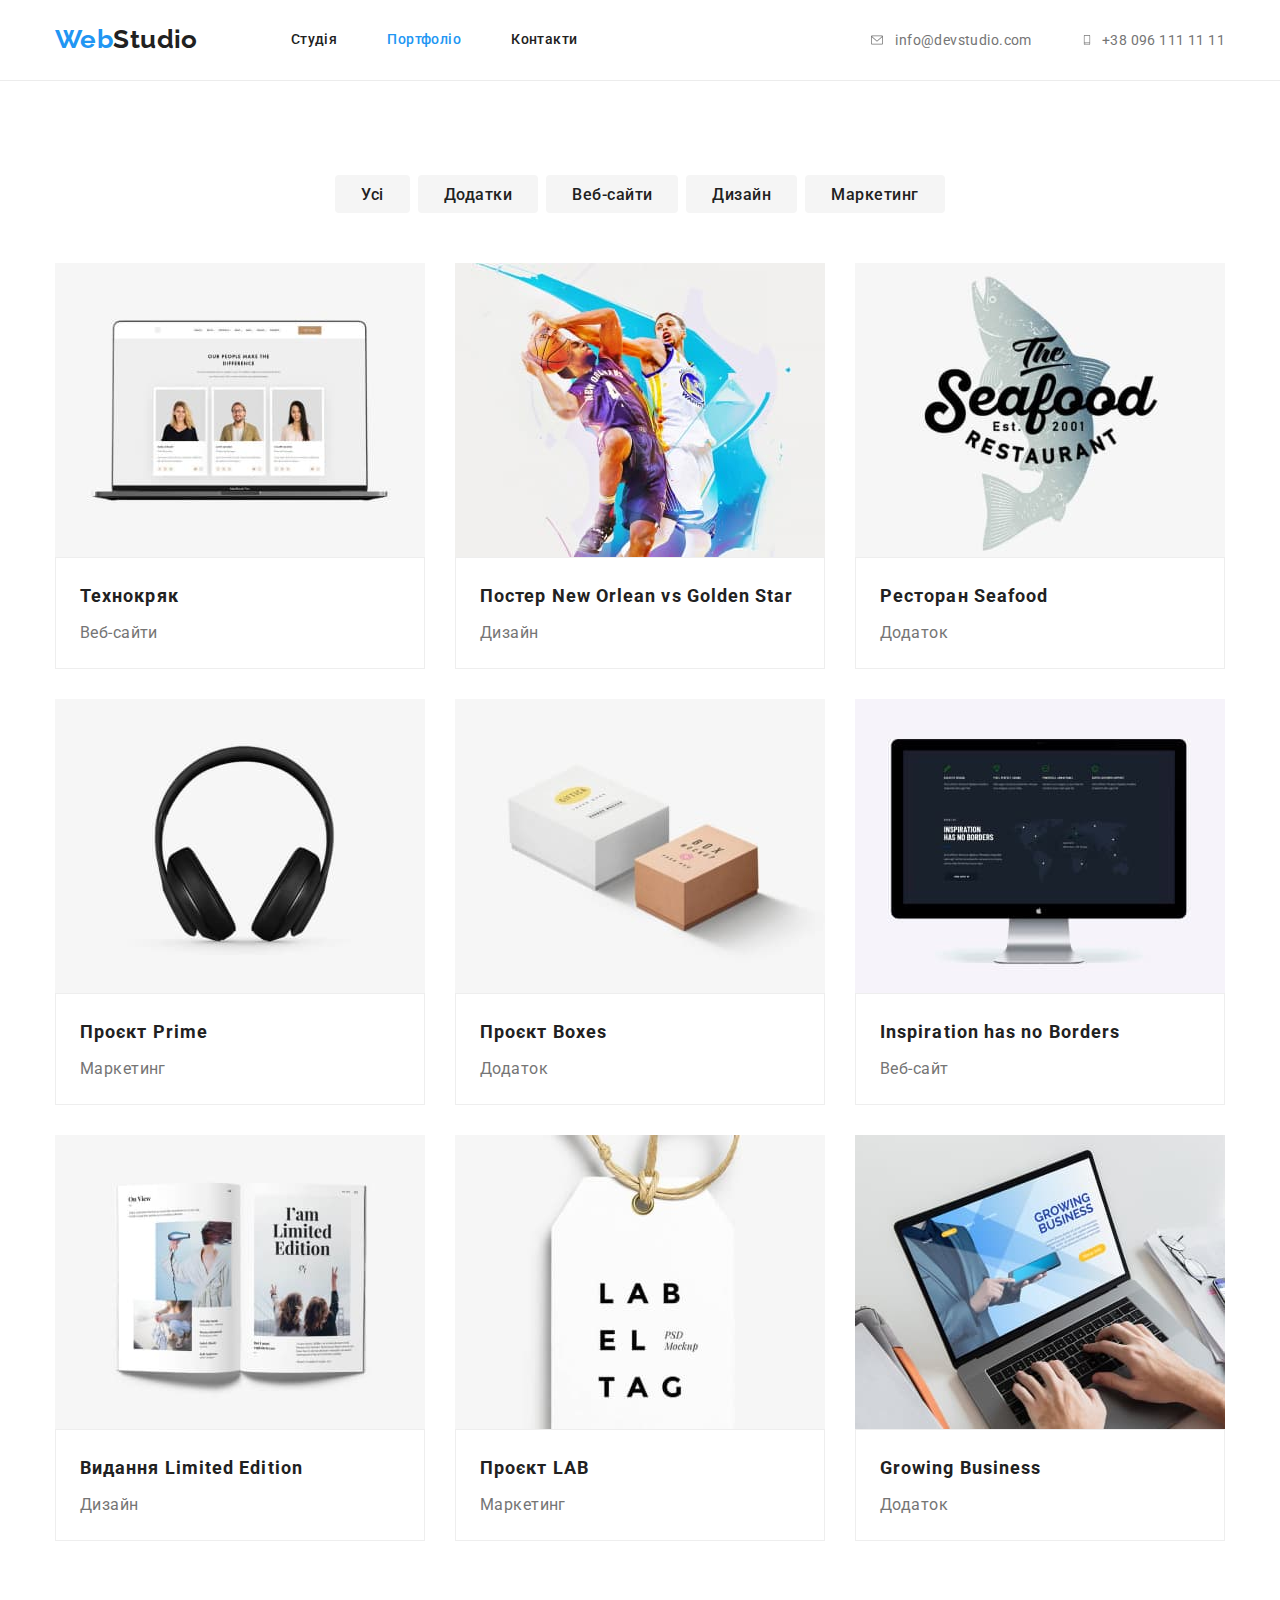
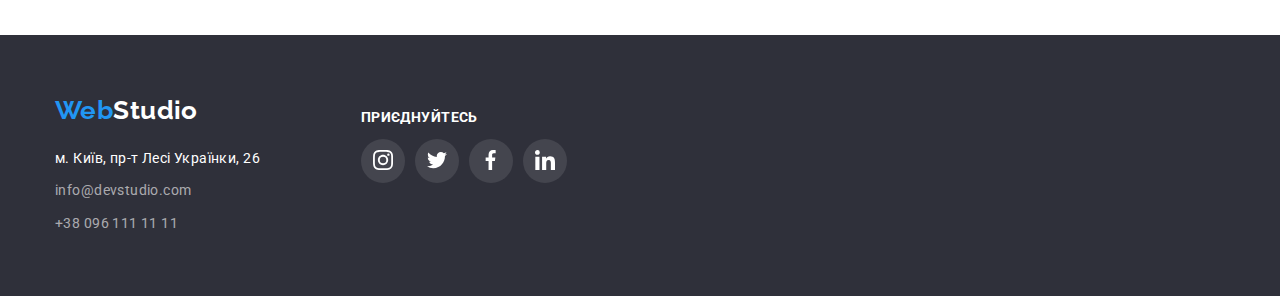
==== portfolio.html @ ea20ffc1 "upp" ====
<!DOCTYPE html>
<html lang="en">
<head>
    <meta charset="UTF-8">
    <meta 
    name="viewport" 
    content="width=device-width, initial-scale=1.0">
    <title>WebStudio</title>
    <!--не знаю чи потрібні два перші посилання на шрифт-->
    <link rel="preconnect" href="https://fonts.googleapis.com">
    <link rel="preconnect" href="https://fonts.gstatic.com" crossorigin>
    <link href="https://fonts.googleapis.com/css2?family=Raleway:wght@700&family=Roboto:wght@400;500;700;900&display=swap" rel="stylesheet">
    <link rel="stylesheet" href="https://cdnjs.cloudflare.com/ajax/libs/modern-normalize/1.1.0/modern-normalize.min.css">
    <link rel="stylesheet" href="./css/styles.css">
</head>

<body>
    <header>
        <div class="container">
            <div class="main-nav container-header">
                <a href="./index.html" class="logo decoration"><span class="web">Web</span><span
                        class="studio">Studio</span></a>
                <nav>
                    <ul class="list site-nav decoration">
                        <li class="item"><a class="link" href="./index.html">Студія</a></li>
                        <li class="item"><a class="link current" href="./portfolio.html">Портфоліо</a></li>
                        <li class="item"><a class="link" href="./index.html">Контакти</a></li>
                    </ul>
                </nav>
    
                <ul class="list decoration auth-nav">
                    <li class="item-contact">
                        <a href="mailto:info@devstudio.com"
                            class="contact contact-header">
                            <svg width="16" height="12" class="nav-icon">
                                <use href="./images/icons.svg#icon-envelopehover"></use>
                              </svg>info@devstudio.com</a>
                    </li>
                    <a href="tel:+380961111111" class="nav-img contact-header">
                    
                    </a>
                    <li class="item-contact">
                        <a href="tel:+380961111111" class="contact contact-header">
                            <svg width="10" height="16" class="nav-icon">
                                <use href="./images/icons.svg#icon-smartphone"></use>
                            </svg> +38 096 111 11 11
                        </a></li>
                </ul>
            </div>
        </div>
    </header>


    <main>
        <section class="section-secondary">
        <div class="container">
         <div class="section">
        <h1 class="visually-hidden">Портфоліо</h1>
            <ul class="list button">
                <li><button type="button" class="secondary">Усі</button></li>
                <li><button type="button" class="secondary">Додатки</button></li>
                <li><button type="button" class="secondary">Веб-сайти</button></li>
                <li><button type="button" class="secondary">Дизайн</button></li>
                <li><button type="button" class="secondary">Маркетинг</button></li>
            </ul>
            <ul class="list cards-portfolio ">
                    <li class="card-border portfolio-link">
                        <a href="" class="decoration">
                            <img class="decoration-images" src="./images/portfolio1.jpg" alt="Ноутбук" width="370" />
                            <div class="portfolio-card">
                                <h2 class="portfolio-title">Технокряк</h2>
                                <p class="portfolio-text">Веб-сайти</p>
                            </div>
                        </a>
                    </li>
                <li class="card-border portfolio-link">
                    <a href="" class="decoration">
                        <img class="decoration-images" src="./images/portfolio2.jpg" alt="Баскетболісти дизайн" width="370" />
                        <div class="portfolio-card">
                            <h2 class="portfolio-title">Постер New Orlean vs Golden Star</h2>
                            <p class="portfolio-text">Дизайн</p>
                        </div>
                    </a>
                </li>
                <li class="card-borde portfolio-link">
                    <a href="" class="decoration">
                        <img class="decoration-images" src="./images/portfolio3.jpg" alt="Логотип ресторану" width="370" />
                        <div class="portfolio-card">
                            <h2 class="portfolio-title">Ресторан Seafood</h2>
                            <p class="portfolio-text">Додаток</p>
                        </div>
                    </a>
                </li>
                <li class="card-border portfolio-link">
                    <a href="" class="decoration">
                        <img class="decoration-images" src="./images/portfolio4.jpg" alt="Навушники" width="370" />
                        <div class="portfolio-card">
                            <h2 class="portfolio-title">Проєкт Prime</h2>
                            <p class="portfolio-text">Маркетинг</p>
                        </div>
                    </a>
                </li>
                <li class="card-border portfolio-link">
                    <a href="" class="decoration">
                        <img class="decoration-images" src="./images/portfolio5.jpg" alt="Коробки" width="370" />
                        <div class="portfolio-card">
                            <h2 class="portfolio-title">Проєкт Boxes</h2>
                            <p class="portfolio-text">Додаток</p>
                        </div>
                    </a>
                </li>
                <li class="card-border portfolio-link">
                    <a href="" class="decoration">
                        <img class="decoration-images" src="./images/portfolio6.jpg" alt="Комп'ютер" width="370" />
                        <div class="portfolio-card">
                            <h2 class="portfolio-title">Inspiration has no Borders</h2>
                            <p class="portfolio-text">Веб-сайт</p>
                        </div>
                    </a>
                </li>
                <li class="card-border portfolio-link">
                    <a href="" class="decoration">
                        <img class="decoration-images" src="./images/portfolio7.jpg" alt="Журнал" width="370" />
                        <div class="portfolio-card">
                            <h2 class="portfolio-title">Видання Limited Edition</h2>
                            <p class="portfolio-text">Дизайн</p>
                        </div>
                    </a>
                </li>
                <li class="card-border portfolio-link">
                    <a href="" class="decoration">
                        <img class="decoration-images" src="./images/portfolio8.jpg" alt="Візитка" width="370" />
                        <div class="portfolio-card">
                            <h2 class="portfolio-title">Проєкт LAB</h2>
                            <p class="portfolio-text">Маркетинг</p>
                        </div>
                    </a>
                </li>
                <li class="card-border portfolio-link">
                    <a href="" class="decoration">
                        <img class="decoration-images" src="./images/portfolio9.jpg" alt="Ноутбук" width="370" />
                        <div class="portfolio-card">
                            <h2 class="portfolio-title">Growing Business</h2>
                            <p class="portfolio-text">Додаток</p>
                        </div>
                    </a>
                </li>
            </ul>
            </div>
            </div>
            </section>
          </main>
    
        <footer class="footer">
            <div class="container">
                <ul class="footer-position list">
                    <li class="footer-position-part">
                        <div class="footer-logo"><a href="./index.html" class="logo decoration"><span
                                    class="web">Web</span><span class="studio-footer">Studio</span></a>
                        </div>
                        <address>
                            <div>
                                <ul class="list address decoration">
                                    <li class="address-footer">
                                        <a href="https://goo.gl/maps/RKnZuP3yqJWEUkQHA" class="city">м. Київ, пр-т Лесі
                                            Українки, 26</a>
                                    </li>
                                    <li class="contact-footer address-footer">
                                        <a href="mailto:info@devstudio.com" class="footer-contact">info@devstudio.com</a>
                                    </li>
                                    <li class="contact-footer">
                                        <a href="tel:+380961111111" class="footer-contact">+38 096 111 11 11</a>
                                    </li>
                                </ul>
                            </div>
                        </address>
                    </li>
        
                    <li class="footer-position-part">
                        <p class="footer-text">ПРИЄДНУЙТЕСЬ</p>
                        <ul class="cards-img list">
                            <a href="" class="cards-img-icon social">
                                <li class="img-footer">
                                    <svg width="20" height="20" class="cards-icon icon-footer">
                                        <use href="./images/icons.svg#icon-instagram"></use>
                                    </svg>
                                </li>
                            </a>
                            <a href="" class="cards-img-icon social">
                                <li class="img-footer">
                                    <svg width="20" height="20" class="cards-icon icon-footer">
                                        <use href="./images/icons.svg#icon-twitter"></use>
                                    </svg>
                                </li>
                            </a>
                            <a href="" class="cards-img-icon social">
                                <li class="img-footer">
                                    <svg width="20" height="20" class="cards-icon icon-footer">
                                        <use href="./images/icons.svg#icon-vector"></use>
                                    </svg>
                                </li>
                            </a>
                            <a href="" class="cards-img-icon social">
                                <li class="img-footer">
                                    <svg width="20" height="20" class="cards-icon icon-footer">
                                        <use href="./images/icons.svg#icon-linkedin"></use>
                                    </svg>
                                </li>
                            </a>
                        </ul>
                    </li>
                </ul>
            </div>
        </footer>
</body>
</html>
---- css/styles.css ----
/* #212121 - основний колір (чорний) */
/* #757575 - другорядний колір (сірий) *
/* #FFFFFF - білий колір */
/* #2196F3 - колір акцент */

/* #FFFFFF - колір фону */
/* #2F303A - колір другорядного фону (сірий) */
/* #F5F4FA - колір другорядного фону (сірий темний) */
/* #ECECEC - колір рамки хедера */
/* #EEEEEE - колір рамки карток */
/* #AFB1B8- колір логотипів*/
/* rgba(47, 48, 58, 0.4) -color hero-img*/
/*rgba(255, 255, 255, 0.1); -color back for icon footer*/
:root {
    --title-text-color: #212121 ;
    --primary-text-color: #757575 ;
    --accent-text-color: #2196F3 ;
    --second-text-color: #FFFFFF ;
    --button-background-color: #F5F5F5 ;
    --footer-background-color: #2F303A;
    --second-text-color-footer: rgba(255, 255, 255, 0.6);
    --footer-background-icon: rgba(255, 255, 255, 0.1);
    --second-background-color:  #F5F4FA ;
    --header-bording-color: #ECECEC;
    --card-border: #EEEEEE;
    --hero-img: rgba(47, 48, 58, 0.4);
    --logo-color: #AFB1B8;
}
 .photos{
    display: flex;
    justify-content: space-around;
 } 

body {
    background-color: var(--second-text-color);
    color: var(--title-text-color);
    font-family: 'Roboto', sans-serif;
    font-size: 14px;
    letter-spacing: 0.03em;
}


img {
    max-width: 100%;
    height: auto;
    display: block;
}
.list-pictures{
    display: inline-flex;
    flex-wrap: wrap;
}


/*скинула відступи у списків*/
ul {
    padding-inline-start: 0px;
}

/* приховала h */
.visually-hidden {
        position: absolute;
        white-space: nowrap;
        width: 1px;
        height: 1px;
        overflow: hidden;
        border: 0;
        padding: 0;
        clip: rect(0 0 0 0);
        clip-path: inset(50%);
        margin: -1px;
}

/*прибрала маркери */
.list {
    list-style: none;
}

/* main-nav */ 
.main-nav {
    display: flex;
    align-items: center;
}

.container{
    width: 1200px;
    margin-left: auto;
    margin-right: auto;
    padding-left: 15px;
    padding-right: 15px;
}

/* header */
header{
    padding-top: 0px;
    padding-bottom: 0px;
    border-bottom: 1px solid var(--header-bording-color);
}

.container-header{
    align-items: center;
}

 /* logo header */
.decoration {
      text-decoration: none;
 }
.list.decoration{
    margin-top: 0;
    margin-bottom: 0;
    display: flex;
}

.logo {
    margin-right: 93px;
}
.logo .web {
    color: var(--accent-text-color);
    font-family: 'Raleway', sans-serif;
    font-weight: 700;
    font-size: 26px;
    line-height: 1.2;
    text-decoration: none;
}
.logo .studio {
    color: var(--title-text-color);
    font-family: 'Raleway', sans-serif;
    font-weight: 700;
    font-size: 26px;
    line-height: 1.2;
    text-decoration: none;
}

/* site-nav */
.site-nav {
    display: flex;
}

/*відступи між site-nav*/
.site-nav .item {
    margin-right: 50px;
}
.site-nav .item:last-child {
    margin-right: 0px;
}

.site-nav .link {
    display: block;
    padding-top: 32px;
    padding-bottom: 32px;

    color: var(--title-text-color);
    font-weight: 500;
    font-size: 14px;
    line-height: 1.14;
    text-decoration: none;

}

.site-nav .link:hover, .site-nav .link:focus {
    color: var(--accent-text-color);
    font-weight: 500;
    font-size: 14px;
    line-height: 1.14;
    text-decoration: none;
}

.site-nav .link.current {
    color: var(--accent-text-color);
}

.auth-nav {
    margin-left: auto;
}

/*contacts */
.contact-header{
    display: flex;
    color: var(--primary-text-color);
    align-items: center;
}
.contact-header:hover, .contact-header:focus{
    color:var(--accent-text-color);
}

.contact {
    text-decoration: none;
}

.contact:hover, .contact:focus{
    font-weight: 500;
    font-size: 14px;
    line-height: 1.14;
}

.item-contact {
    padding-top: 32px;
    padding-bottom: 32px;
}

.nav-icon{
    display: flex;
    align-items: center; 
    fill: currentColor;
    margin-right: 10px; 
}

/*відступи між .list .contact*/
.list .item-contact {
    margin-right: 50px;
}

.list .item-contact:last-child {
    margin-right: 0px;
}

/* footer */
.footer-position{
display: flex;
flex-direction: row;
gap: 70px;
}

.footer-position-part{
align-items: center;
}

footer{
    background-color: var(--footer-background-color);
    display: list-item;
    }

.footer {
    padding-top: 60px;
    padding-bottom: 60px;
}

.footer-contact {
    color: var(--second-text-color-footer);
    text-decoration: none;
}

.footer-contact:hover,
.footer-contact:focus {
    color: var(--accent-text-color);
    font-weight: 500;
    font-size: 14px;
    line-height: 1.14;
    cursor: pointer;

}

.list.address {
    display: block;
}

.logo .studio-footer {
    color: var(--second-text-color);
    font-family: 'Raleway', sans-serif;
    font-weight: 700;
    font-size: 26px;
    line-height: 1.2;
    text-decoration: none;

    margin-top: 0px;
}

div.footer-logo{
    margin-bottom: 20px;
}

/* address foter */
.adress {
    font-style: normal;
    font-size: 14px;
    line-height: 1.71;
    letter-spacing: 0.03em;
    margin-top: 0px;
    margin-bottom: 9px;
}

address{
    font-style: normal;
}

li.address-footer{
    margin-bottom: 9px;
}

.city {
    color: var(--second-text-color);
    text-decoration: none;
    line-height: 1.71;
    font-size: 14px;
    }
.city:hover, .city:focus{
    color: var(--accent-text-color);
    }

.contact-footer {
    line-height: 1.71;
    font-size: 14px;
    font-size: 14px;
    text-decoration: none;
    }

.mail-number{
    color: var(--second-text-color-footer);
    text-decoration: none;
}

.mail-number:hover,
.mail-number:focus {
    color: var(--accent-text-color);
    font-weight: 400;
    font-size: 14px;
    line-height: 1.71;
}

.footer-text{
font-style: normal;
font-weight: 700;
line-height: 16px;

color: var(--second-text-color);
}
.social{
    background-color:var(--footer-background-icon);
}
.cards-img-icon .img-footer:hover, 
.cards-img-icon .img-footer:focus{
    background-color: var(--accent-text-color);
}

.cards-icon.icon-footer{
fill:var(--second-text-color);
}
.cards-icon:focus{
    fill:var(--second-text-color);
}

/*main index*/
/* hero */
.hero-background {
        background-color: var(--footer-background-color);
        background-image: linear-gradient(rgba(47, 48, 58, 0.4), rgba(47, 48, 58, 0.4)), url("./background-hero-img.jpg");
        background-repeat: no-repeat;
        background-size: cover;
        max-width: 1600px;
        height: 600px;
        margin-left: auto;
        margin-right: auto;
}

.section-hero{
padding-left: 15px;
padding-right: 15px;
}

.hero{
    text-align: center;
    padding-top: 200px;
    padding-bottom: 200px;
    margin-left: auto;
    margin-right: auto;
    width: 1200px;
}
.hero-title{
    font-weight: 900;
    font-size: 44px;
    line-height: 1.36;
    letter-spacing: 0.06em;
    color: var(--second-text-color);
    text-transform: uppercase;

    margin-top: 0;
    margin-bottom: 30;
}

.button.primary {
    border: 1px solid transparent;
    border-radius: 4px;
    padding: 10px 32px;
    min-width: 216px;
    height: 50px;
    margin-bottom: 0px;

/*по центрі кнопка не знаю чи так*/
    margin: auto;
    display: block;
    
    color: var(--second-text-color);
    background-color: var(--accent-text-color);
    
    font-family: inherit;
    font-weight: 700;
    font-size: 16px;
    line-height: 1.88;
    display: flex;
    align-items: center;
    text-align: center;
    letter-spacing: 0.06em;
    cursor: pointer;
    text-align: center;
}

.button.primary:hover, .button.primary:focus {
    color: var(--accent-text-color);
    background-color: var(--second-text-color);
    
    font-family: inherit;
    font-weight: 700;
    font-size: 16px;
    line-height: 1.88;
    display: flex;
    align-items: center;
    text-align: center;
}

/*переваги*/
/* section title */
.decoration-icons{
    display:flex;
    gap: 30px;

}

.feauter-section-img{
display: flex;
justify-content: center;
align-items: center;
width: 270px;
height: 120px;
background-color: var(--second-background-color);
border-radius: 4px;
margin-bottom: 30px;

}

.feauter-section-icon{
width: 70px;
height: 70px;
}

.section-first {
padding-top: 94px;
padding-bottom: 94px;
}

.item-section {
    width: 270px;
    height: 98px;
}

.list.feauter-section{
    display: flex;
    gap: 30px;
}

.section .section-title{
font-weight: 700;
font-size: 14px;
line-height: 1.14;
text-transform: uppercase;
margin-top: 0;
margin-bottom: 10px;
}
/* section text  */
.section .section-text{
    color: var(--primary-text-color);
    line-height: 1.7;
    margin-top: 0px;
}

/* section Чим ми займаємось*/
/* h2  */
.section .photos {
    font-weight: 700;
    font-size: 36px;
    line-height: 1.16;
    text-align: center;
    letter-spacing: 0.03em;
    color: var(--title-text-color);
}
ul.list{
    margin-top: 0px;
    margin-bottom: 0px;
}
.list-pictures {
    display: flex;
    gap: 30px;
}

.main-pictures {
    padding-bottom: 94px;
}


/*section наша команда*/
.list-card{
    display: flex;
    gap: 30px;
}

.team{
    background-color: var(--second-background-color);
}
.section-team{
    padding-top: 94px;
    padding-bottom: 94px; 
}

.list .card{
    background-color: var(--second-text-color);
}

/* наша команда */
/*чим ми займаємось-заголовок*/
.section .title {
    font-weight: 700;
    font-size: 36px;
    line-height: 1.16;
    text-align: center;
    letter-spacing: 0.03em;

    margin-top: 0px;
    margin-bottom: 50px;
}
li.card {
    padding-top: 0px;
    
    box-shadow: 0px 1px 3px rgba(0, 0, 0, 0.12), 0px 1px 1px rgba(0, 0, 0, 0.14), 0px 2px 1px rgba(0, 0, 0, 0.2);
    border-radius: 0px 0px 4px 4px;
}
.card .images {
    margin-top: 0px;
    margin-bottom: 0px;
}

div.card-member{
    display: flex;
    flex-direction: column;
    justify-content: center;
    align-items: center;
    padding-top: 30px;
    padding-bottom: 30px;
}

.card-title.members {
        font-weight: 500;
        font-size: 16px;
        line-height: 1.18;

        margin-top: 0px;
        margin-bottom: 10px;
}

.card-text.members {
        font-size: 16px;
        line-height: 1.18;
        color: var(--primary-text-color);
        margin-top: 0px;
        margin-bottom: 10px;
}

/*ikonki dla kartek*/
.cards-img{
 display: flex;
 gap: 10px;
}

.cards-img-icon{
display: flex;
justify-content: center;
align-items: center;

width: 44px;
height: 44px;
border-radius: 50%;
}

.cards-img-icon:hover,
.cards-img-icon:focus {
    background-color: var(--accent-text-color);
    cursor: pointer;
    fill:var(--second-text-color);
}


.cards-icon{
fill: var(--logo-color);
}

.cards-img-icon:hover .cards-icon,
.cards-img-icon:focus .cards-icon{
fill:var(--second-text-color);
}

/* section client*/
.section-logo{
    padding-top: 94px;
    padding-bottom: 94px;
}
.header-client{
    font-weight: 700;
    font-size: 36px;
    line-height: 1.16;
    text-align: center;
    letter-spacing: 0.03em;

    margin-top: 0;
    margin-bottom: 50px;
}

.clients-logoes{
    display: flex;
    flex-direction: row;
    gap:30px;
}
.clients-img{
    display: flex;
    justify-content: center;
    align-items: center;
    width: 170px;
    height: 92px;
    background-color: var(--second-text-color);
    border: 1px solid rgba(175, 177, 184, 1);
    border-radius: 4px;
}
.clients-img:hover, .clients-img:focus{
    border: 1px solid var(--accent-text-color);
    box-shadow: 0px 4px 4px 0px rgba(0, 0, 0, 0.25);
    cursor: pointer;
}
.clients-icon{
    fill:var(--logo-color);
    width: 170px;
    height: 92px;
}

.clients-img:hover .clients-icon, .clients-img:focus .clients-icon{
    fill:var(--accent-text-color);
}


/*portfolio*/
.section-secondary{
    padding-top: 94px;
    padding-bottom: 94px;
}

/* button */
.list.button{
display: flex;
justify-content: center;
margin-top: 0px;
margin-bottom: 50px;
gap: 8px;
}

/* li.card-border {
    border: 1px solid var(--card-border);
}
*/


li.card-border:nth-child(7){
    margin-bottom: 0px;
}
li.card-border:nth-child(8) {
    margin-bottom: 0px;
}
li.card-border:nth-child(9) {
    margin-bottom: 0px;
}
 
.button .secondary {
    border: 1px solid transparent;
    display: inline-block;
    border-radius: 4px;
    padding: 6px 25px;
    min-width: 73px;
    height: 38px;

    color: var(--title-text-color);
    background-color: var(--button-background-color);
    font-family: inherit;
    cursor: pointer;
    font-weight: 500;
    font-size: 16px;
    line-height: 1.62;
    letter-spacing: 0.03em;
    text-align: center;
}

.button .secondary:hover, .button .secondary:focus {
    color: var(--second-text-color);
    background-color: var(--accent-text-color);

    box-shadow: 0px 3px 1px rgba(0, 0, 0, 0.1), 0px 1px 2px rgba(0, 0, 0, 0.08), 0px 2px 2px rgba(0, 0, 0, 0.12);
    border-radius: 4px;
}

/*img porfolio*/
.portfolio-link:hover, .portfolio-link:focus{
    box-shadow: 0px 4px 4px 0px rgba(0, 0, 0, 0.25);
}

.decoration-images{
    margin-top: 0px;
    margin-bottom: 0px;
}

div.portfolio-card {
    padding-left: 24px;
    padding-top: 20px;
    padding-bottom: 20px;
    border: 1px solid var(--card-border);
}

.cards-portfolio{
    display: flex;
    flex-wrap: wrap;
    gap: 30px;
}

/* title */
a .portfolio-title{
    font-weight: 700;
    font-size: 18px;
    line-height: 2;
    letter-spacing: 0.06em;
    color: var(--title-text-color);
    text-decoration: none;

    margin-top: 0px;
    margin-bottom: 4px;
}
/* text */
a .portfolio-text{
    font-size: 16px;
    line-height: 1.88;
    color: var(--primary-text-color);
    text-decoration: none;

    margin-top: 0px;
    margin-bottom: 0px;
}
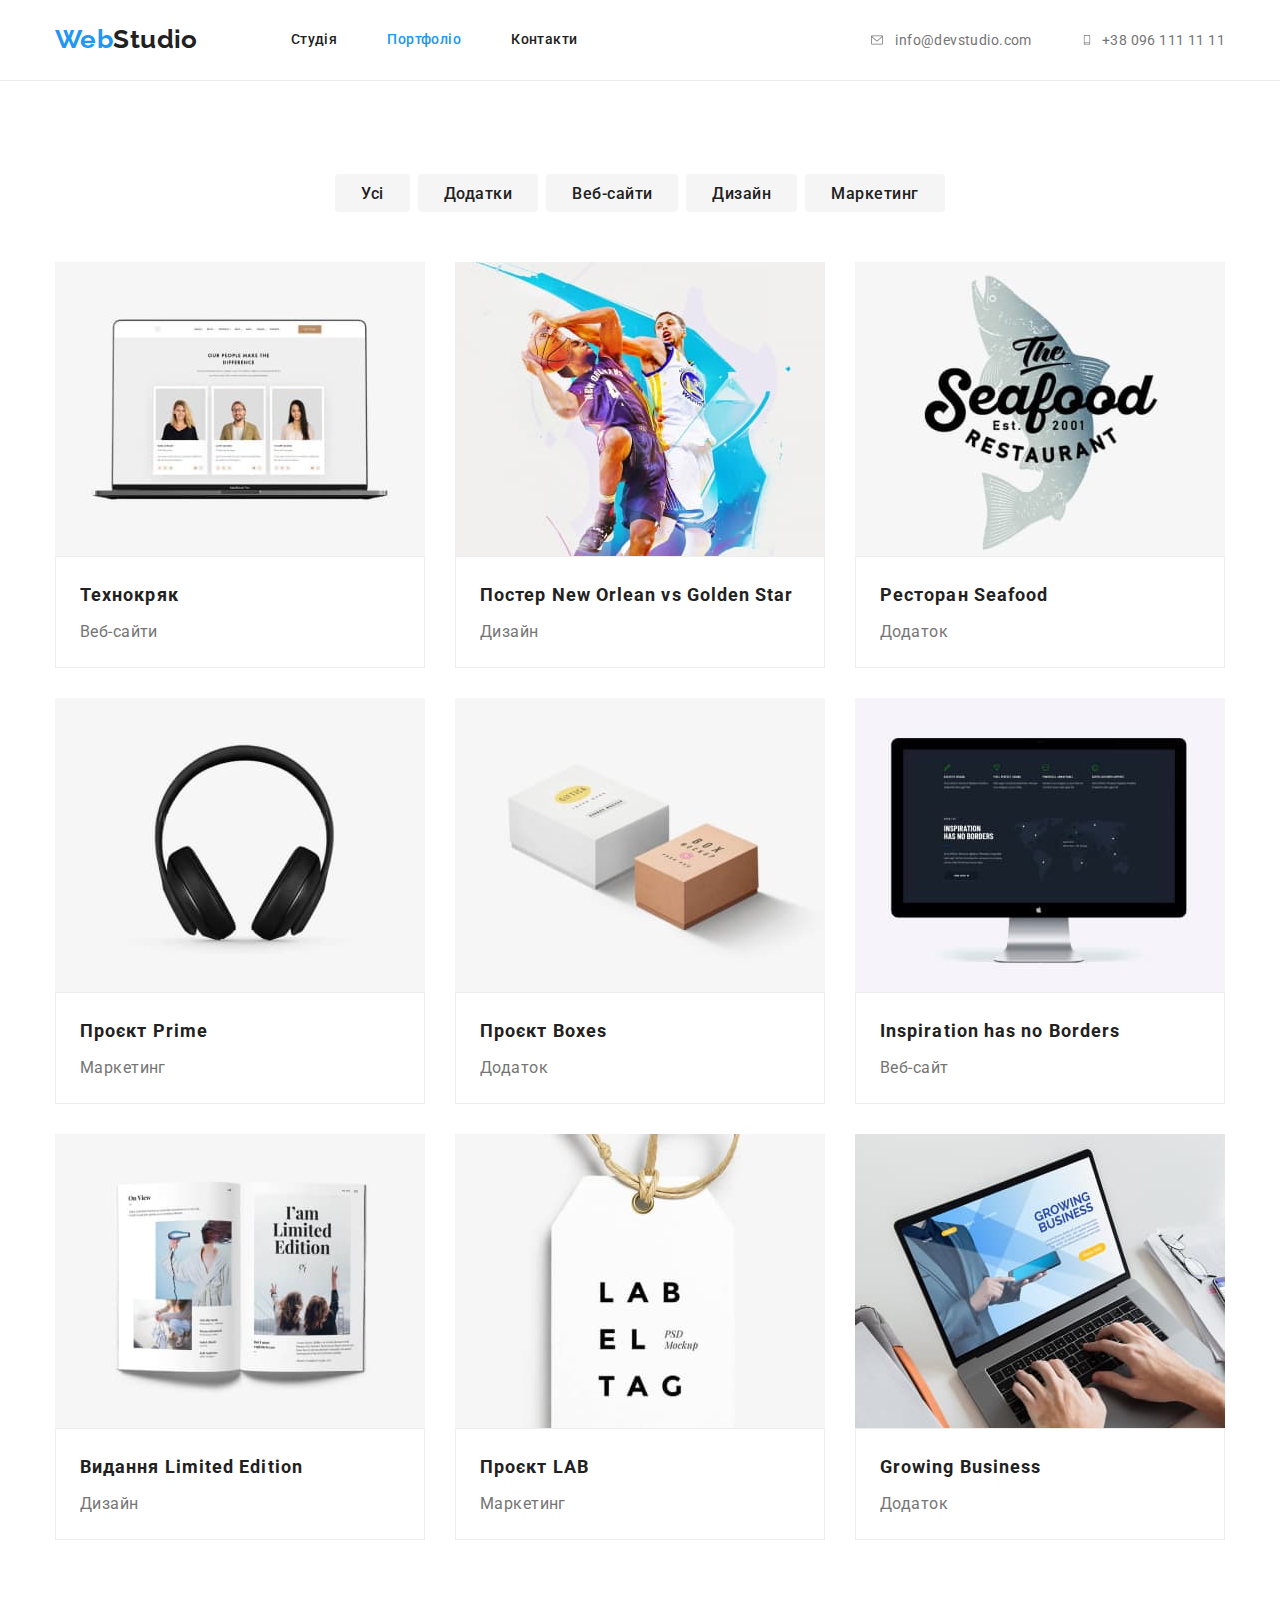
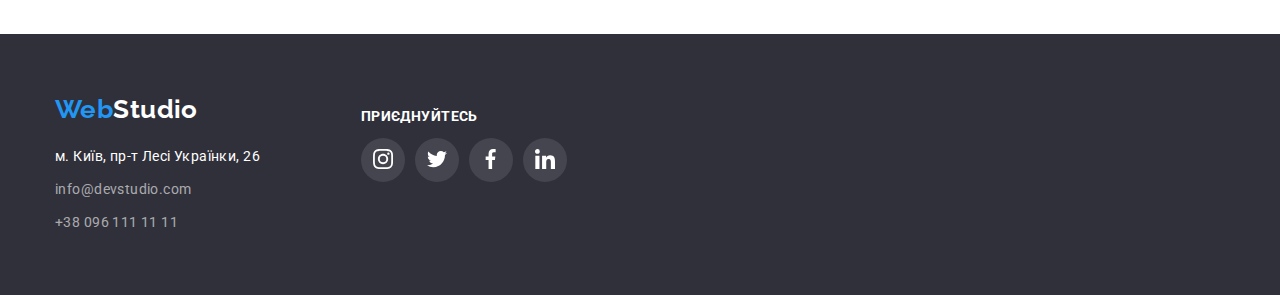
==== commit f9b78a2f: "upp" ====
--- a/portfolio.html
+++ b/portfolio.html
@@ -15,7 +15,7 @@
 </head>
 
 <body>
-    <header>
+    <header class="header">
         <div class="container">
             <div class="main-nav container-header">
                 <a href="./index.html" class="logo decoration"><span class="web">Web</span><span
--- a/css/styles.css
+++ b/css/styles.css
@@ -90,15 +90,19 @@
 }
 
 /* header */
-header{
+.header{
+    position: fixed;
     padding-top: 0px;
     padding-bottom: 0px;
     border-bottom: 1px solid var(--header-bording-color);
-}
-
-.container-header{
-    align-items: center;
-}
+    background-color: var(--second-text-color);
+    top: 0;
+    left: 0;
+    right: 0;
+    z-index: 1;
+}
+
+/*decoration*/
 
  /* logo header */
 .decoration {
@@ -354,6 +358,7 @@
 .section-hero{
 padding-left: 15px;
 padding-right: 15px;
+margin-top: 80px;
 }
 
 .hero{
@@ -480,7 +485,38 @@
     text-align: center;
     letter-spacing: 0.03em;
     color: var(--title-text-color);
-}
+    position: relative;
+}
+
+.photos::after{
+    content: "ДЕСКТОПНІ ДОДАТКИ";
+    color: var(--second-text-color);
+    font-style: normal;
+    font-weight: 700;
+    font-size: 14px;
+    line-height: 16px;
+    text-align: center;
+    letter-spacing: 0.03em;
+    align-items: center;
+    padding: 27px 107px;
+
+    position: absolute;
+    width: 370px;
+    height: 70px;
+    background: rgba(47, 48, 58, 0.8);
+    bottom: 0px;
+}
+
+.photos.photos-second::after{
+    content: "МОБІЛЬНІ ДОДАТКИ";
+}
+
+.photos.photos-third::after{
+    content: "ДИЗАЙНЕРСЬКІ РІШЕННЯ";
+    padding: 27px 95px;
+}
+
+
 ul.list{
     margin-top: 0px;
     margin-bottom: 0px;
@@ -609,6 +645,19 @@
 
     margin-top: 0;
     margin-bottom: 50px;
+}
+
+.header-decoration{
+    position: relative;
+}
+.header-decoration::after{
+    content: "";
+    width: 48px;
+    height: 4px;
+    background-color: #2196F3;
+    border-radius: 2px;
+    top: 0;
+    left: 0;
 }
 
 .clients-logoes{
@@ -646,6 +695,7 @@
 .section-secondary{
     padding-top: 94px;
     padding-bottom: 94px;
+    margin-top: 80px;
 }
 
 /* button */
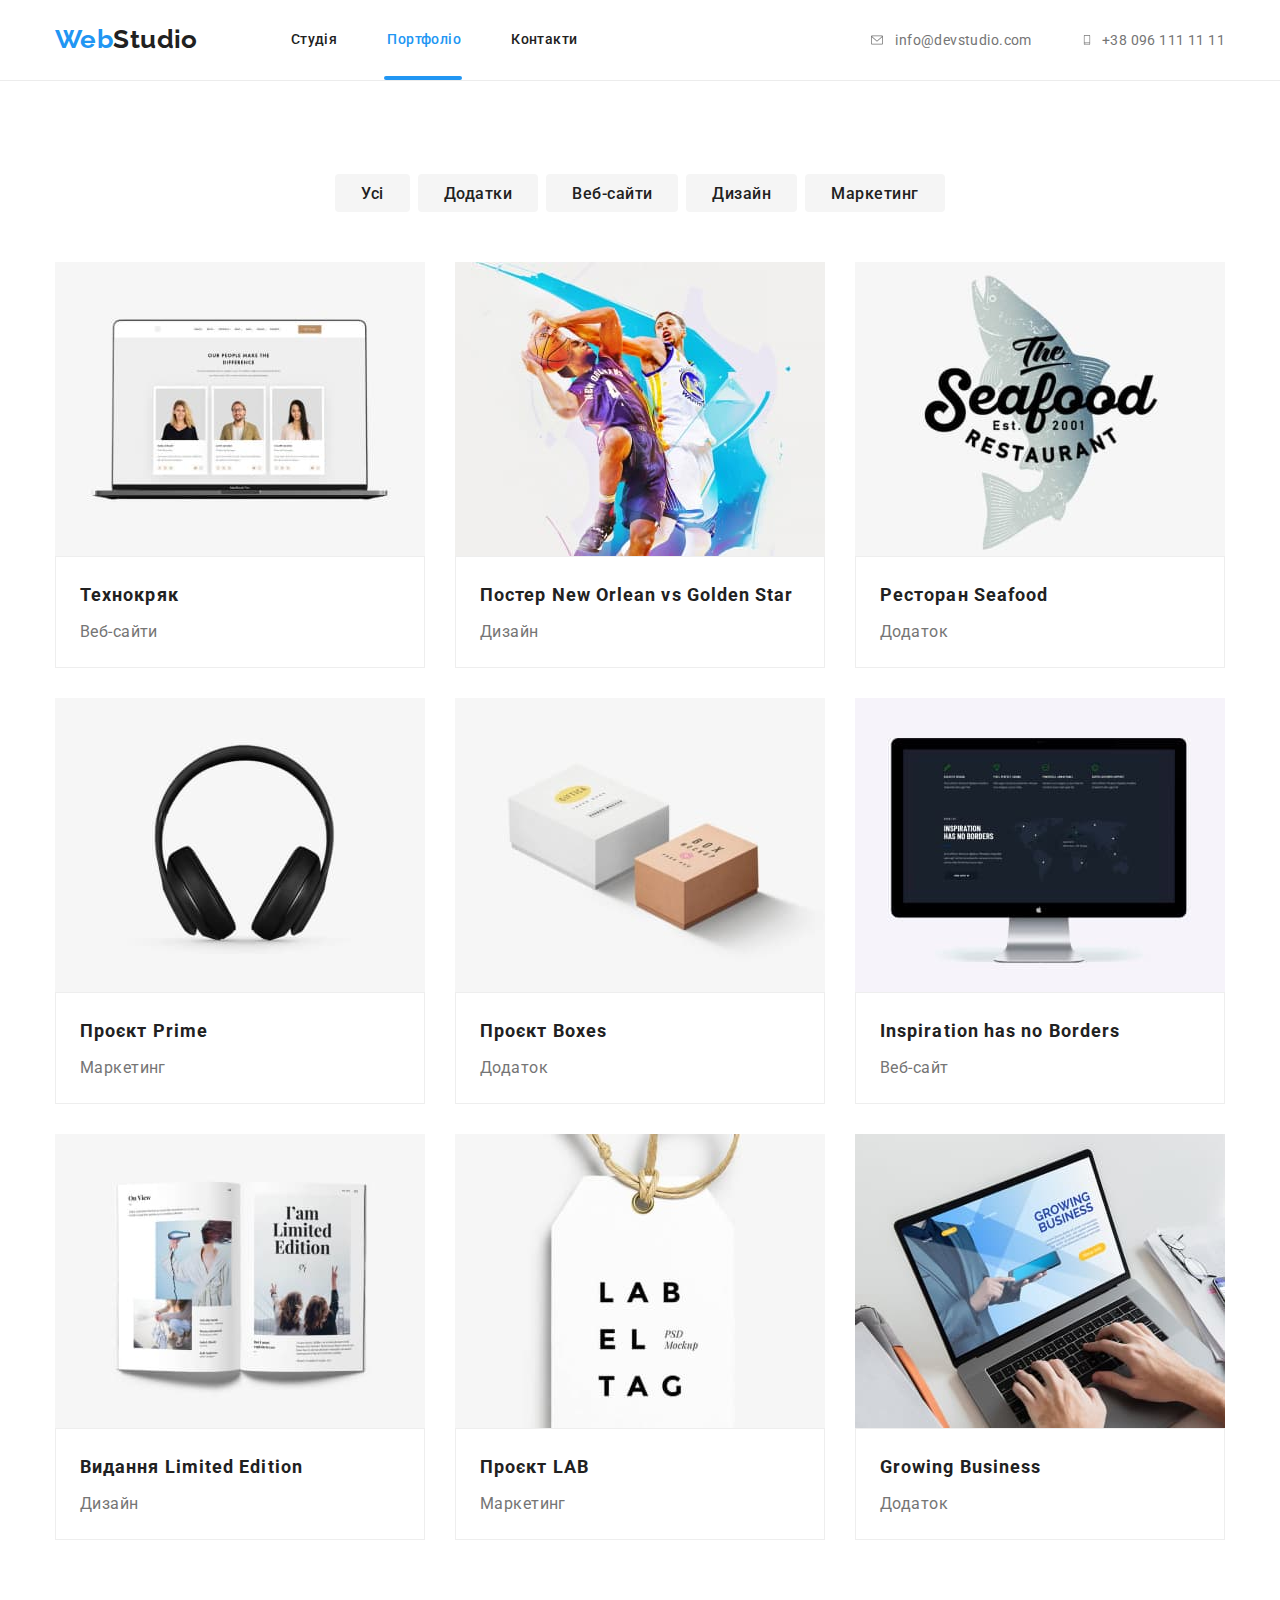
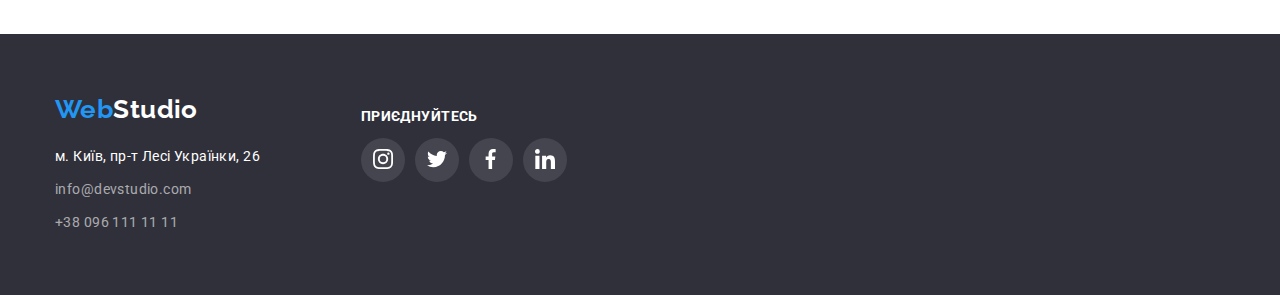
==== commit 9e95a712: "зміни" ====
--- a/portfolio.html
+++ b/portfolio.html
@@ -21,7 +21,7 @@
                 <a href="./index.html" class="logo decoration"><span class="web">Web</span><span
                         class="studio">Studio</span></a>
                 <nav>
-                    <ul class="list site-nav decoration">
+                    <ul class="list site-nav decoration header-decoration-portfolio">
                         <li class="item"><a class="link" href="./index.html">Студія</a></li>
                         <li class="item"><a class="link current" href="./portfolio.html">Портфоліо</a></li>
                         <li class="item"><a class="link" href="./index.html">Контакти</a></li>
@@ -212,5 +212,6 @@
                 </ul>
             </div>
         </footer>
+
 </body>
 </html>--- a/css/styles.css
+++ b/css/styles.css
@@ -104,6 +104,7 @@
 
 /*decoration*/
 
+
  /* logo header */
 .decoration {
       text-decoration: none;
@@ -513,7 +514,9 @@
 
 .photos.photos-third::after{
     content: "ДИЗАЙНЕРСЬКІ РІШЕННЯ";
-    padding: 27px 95px;
+    padding: 27px 90px;
+    align-items: center;
+    
 }
 
 
@@ -651,13 +654,28 @@
     position: relative;
 }
 .header-decoration::after{
+    position: absolute;
+    bottom: 0;
+    left: 0;
     content: "";
     width: 48px;
     height: 4px;
     background-color: #2196F3;
     border-radius: 2px;
-    top: 0;
-    left: 0;
+}
+
+.header-decoration-portfolio{
+    position: relative;
+}
+.header-decoration-portfolio::after{
+    position: absolute;
+    bottom: 0;
+    left: 93px;
+    content: "";
+    width: 78px;
+    height: 4px;
+    background-color: #2196F3;
+    border-radius: 2px;
 }
 
 .clients-logoes{
@@ -794,4 +812,61 @@
 
     margin-top: 0px;
     margin-bottom: 0px;
-}+}
+
+
+/* modal*/
+.backdrop{
+    position: fixed;
+    top: 0;
+    left: 0;
+    width: 100%;
+    height: 100%;
+    z-index: 1;
+    background-color: rgba(0, 0, 0, 0.2);
+}
+
+.modal{
+    position: absolute;
+    top: 50%;
+    left: 50%;
+    transform: translate(-50%, -50%);
+    width: 528px;
+    height: 581px;
+    background-color: var(--second-text-color);
+    border-radius: 4px;
+
+    box-shadow: 0px 2px 1px 0px rgba(0, 0, 0, 0.2);
+    box-shadow: 0px 1px 1px 0px rgba(0, 0, 0, 0.14);
+    box-shadow: 0px 1px 3px 0px rgba(0, 0, 0, 0.12);
+}
+
+.is-hidden {
+    opacity: 0;
+    visibility: hidden;
+    pointer-events: none;
+}
+
+.modal-close-button{
+    display: flex;
+    align-items: center;
+    position: relative;
+    top: 8px;
+    right: 8px;
+    left: 490px;
+    bottom: 543px;
+    width: 30px;
+    height: 30px;
+    border:0;
+    background-color: var(--second-text-color);
+}
+
+.thumb > img{
+    display: block;
+    position: absolute;
+    height: 30px;
+    width: 30px;
+    z-index: 1;
+    margin-top: -8px;
+    margin-left: -8px;
+}
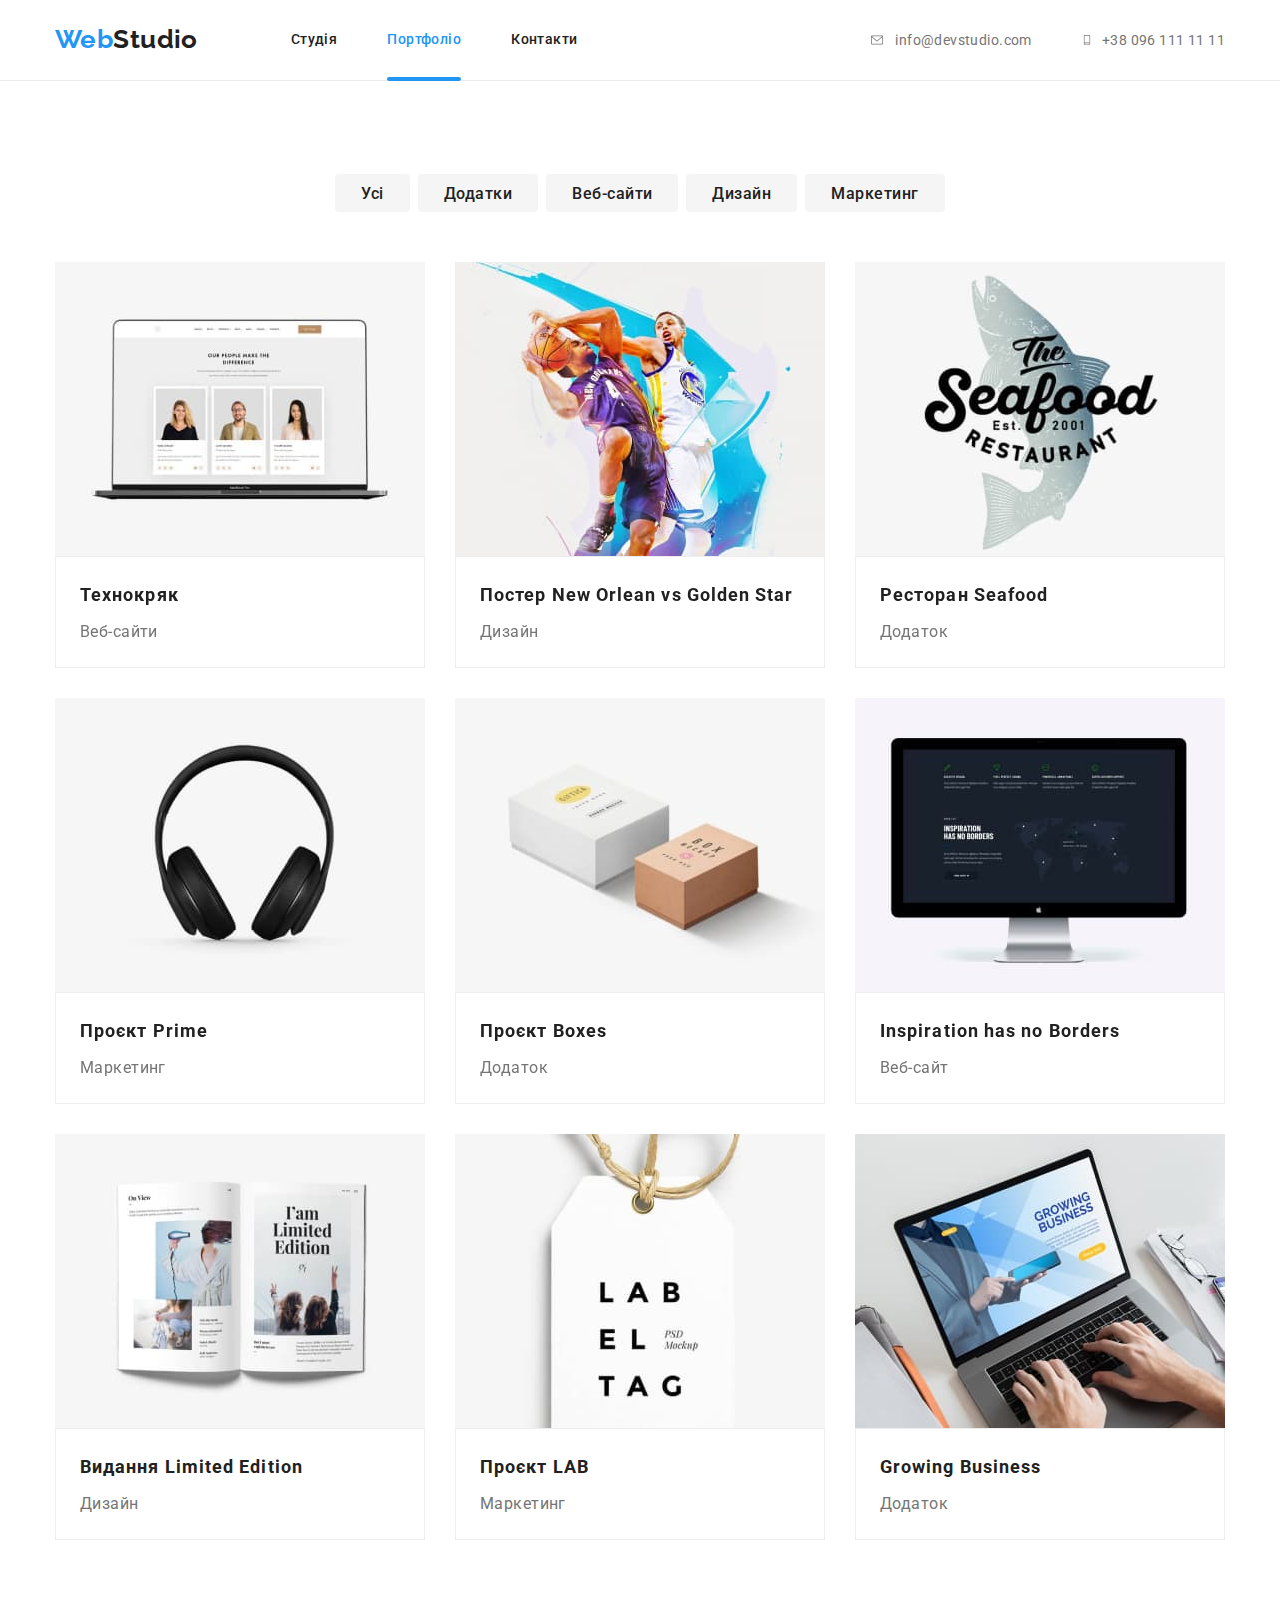
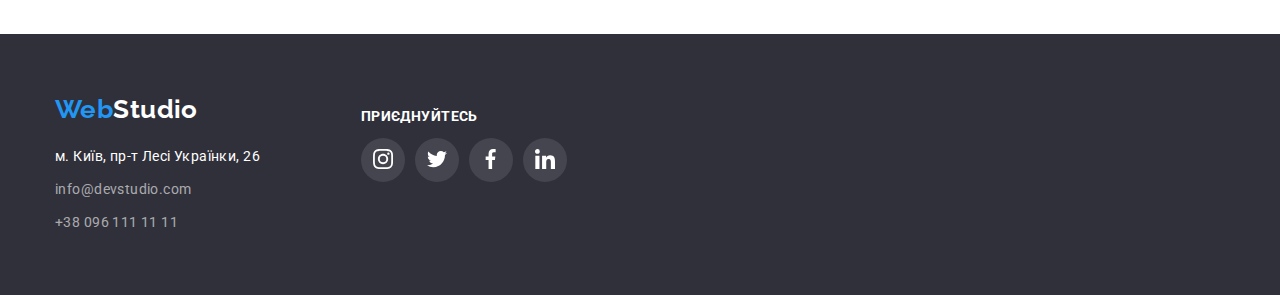
==== commit aa1b05d2: "updated" ====
--- a/portfolio.html
+++ b/portfolio.html
@@ -23,7 +23,7 @@
                 <nav>
                     <ul class="list site-nav decoration header-decoration-portfolio">
                         <li class="item"><a class="link" href="./index.html">Студія</a></li>
-                        <li class="item"><a class="link current" href="./portfolio.html">Портфоліо</a></li>
+                        <li class="item"><a class="link current link-decoration" href="./portfolio.html">Портфоліо</a></li>
                         <li class="item"><a class="link" href="./index.html">Контакти</a></li>
                     </ul>
                 </nav>
@@ -66,10 +66,13 @@
             <ul class="list cards-portfolio ">
                     <li class="card-border portfolio-link">
                         <a href="" class="decoration">
-                            <img class="decoration-images" src="./images/portfolio1.jpg" alt="Ноутбук" width="370" />
+                                <img class="decoration-images" src="./images/portfolio1.jpg" alt="Ноутбук" width="370" />
                             <div class="portfolio-card">
                                 <h2 class="portfolio-title">Технокряк</h2>
                                 <p class="portfolio-text">Веб-сайти</p>
+                                <div class="portfolio-cards-description">
+                                    <p class="portfolio-describtion-text">Ресурс пропонує комплексні пропозиції з різним рівнем функціоналу та сервісів. Все це дозволить відвідувачу отримати вичерпні відомості про компанію чи приватну особу.</p>
+                                </div>
                             </div>
                         </a>
                     </li>
@@ -79,15 +82,21 @@
                         <div class="portfolio-card">
                             <h2 class="portfolio-title">Постер New Orlean vs Golden Star</h2>
                             <p class="portfolio-text">Дизайн</p>
-                        </div>
-                    </a>
-                </li>
-                <li class="card-borde portfolio-link">
+                            <div class="portfolio-cards-description">
+                                <p class="portfolio-describtion-text">Ресурс пропонує комплексні пропозиції з різним рівнем функціоналу та сервісів. Все це дозволить відвідувачу отримати вичерпні відомості про компанію чи приватну особу.</p>
+                            </div>
+                        </div>
+                    </a>
+                </li>
+                <li class="card-border portfolio-link">
                     <a href="" class="decoration">
                         <img class="decoration-images" src="./images/portfolio3.jpg" alt="Логотип ресторану" width="370" />
                         <div class="portfolio-card">
                             <h2 class="portfolio-title">Ресторан Seafood</h2>
                             <p class="portfolio-text">Додаток</p>
+                            <div class="portfolio-cards-description">
+                                <p class="portfolio-describtion-text">Ресурс пропонує комплексні пропозиції з різним рівнем функціоналу та сервісів. Все це дозволить відвідувачу отримати вичерпні відомості про компанію чи приватну особу.</p>
+                            </div>
                         </div>
                     </a>
                 </li>
@@ -97,6 +106,9 @@
                         <div class="portfolio-card">
                             <h2 class="portfolio-title">Проєкт Prime</h2>
                             <p class="portfolio-text">Маркетинг</p>
+                            <div class="portfolio-cards-description">
+                                <p class="portfolio-describtion-text">Ресурс пропонує комплексні пропозиції з різним рівнем функціоналу та сервісів. Все це дозволить відвідувачу отримати вичерпні відомості про компанію чи приватну особу.</p>
+                            </div>
                         </div>
                     </a>
                 </li>
@@ -106,6 +118,9 @@
                         <div class="portfolio-card">
                             <h2 class="portfolio-title">Проєкт Boxes</h2>
                             <p class="portfolio-text">Додаток</p>
+                            <div class="portfolio-cards-description">
+                                <p class="portfolio-describtion-text">Ресурс пропонує комплексні пропозиції з різним рівнем функціоналу та сервісів. Все це дозволить відвідувачу отримати вичерпні відомості про компанію чи приватну особу.</p>
+                            </div>
                         </div>
                     </a>
                 </li>
@@ -115,6 +130,9 @@
                         <div class="portfolio-card">
                             <h2 class="portfolio-title">Inspiration has no Borders</h2>
                             <p class="portfolio-text">Веб-сайт</p>
+                            <div class="portfolio-cards-description">
+                                <p class="portfolio-describtion-text">Ресурс пропонує комплексні пропозиції з різним рівнем функціоналу та сервісів. Все це дозволить відвідувачу отримати вичерпні відомості про компанію чи приватну особу.</p>
+                            </div>
                         </div>
                     </a>
                 </li>
@@ -124,6 +142,9 @@
                         <div class="portfolio-card">
                             <h2 class="portfolio-title">Видання Limited Edition</h2>
                             <p class="portfolio-text">Дизайн</p>
+                            <div class="portfolio-cards-description">
+                                <p class="portfolio-describtion-text">Ресурс пропонує комплексні пропозиції з різним рівнем функціоналу та сервісів. Все це дозволить відвідувачу отримати вичерпні відомості про компанію чи приватну особу.</p>
+                            </div>
                         </div>
                     </a>
                 </li>
@@ -133,6 +154,9 @@
                         <div class="portfolio-card">
                             <h2 class="portfolio-title">Проєкт LAB</h2>
                             <p class="portfolio-text">Маркетинг</p>
+                            <div class="portfolio-cards-description">
+                                <p class="portfolio-describtion-text">Ресурс пропонує комплексні пропозиції з різним рівнем функціоналу та сервісів. Все це дозволить відвідувачу отримати вичерпні відомості про компанію чи приватну особу.</p>
+                            </div>
                         </div>
                     </a>
                 </li>
@@ -142,6 +166,9 @@
                         <div class="portfolio-card">
                             <h2 class="portfolio-title">Growing Business</h2>
                             <p class="portfolio-text">Додаток</p>
+                            <div class="portfolio-cards-description">
+                                <p class="portfolio-describtion-text">Ресурс пропонує комплексні пропозиції з різним рівнем функціоналу та сервісів. Все це дозволить відвідувачу отримати вичерпні відомості про компанію чи приватну особу.</p>
+                            </div>
                         </div>
                     </a>
                 </li>
--- a/css/styles.css
+++ b/css/styles.css
@@ -159,6 +159,7 @@
     line-height: 1.14;
     text-decoration: none;
 
+    transition: color 250ms, background-color 250ms,fill 250ms;
 }
 
 .site-nav .link:hover, .site-nav .link:focus {
@@ -189,6 +190,8 @@
 
 .contact {
     text-decoration: none;
+
+    transition: color 250ms, background-color 250ms,fill 250ms;
 }
 
 .contact:hover, .contact:focus{
@@ -242,6 +245,8 @@
 .footer-contact {
     color: var(--second-text-color-footer);
     text-decoration: none;
+
+    transition: color 250ms, background-color 250ms, fill 250ms; 
 }
 
 .footer-contact:hover,
@@ -296,6 +301,8 @@
     text-decoration: none;
     line-height: 1.71;
     font-size: 14px;
+
+    transition: color 250ms, background-color 250ms, fill 250ms; 
     }
 .city:hover, .city:focus{
     color: var(--accent-text-color);
@@ -311,6 +318,8 @@
 .mail-number{
     color: var(--second-text-color-footer);
     text-decoration: none;
+
+    transition: color 250ms, background-color 250ms, fill 250ms; 
 }
 
 .mail-number:hover,
@@ -330,6 +339,10 @@
 }
 .social{
     background-color:var(--footer-background-icon);
+}
+
+.cards-img-icon .img-footer{
+    transition: color 250ms, background-color 250ms, fill 250ms; 
 }
 .cards-img-icon .img-footer:hover, 
 .cards-img-icon .img-footer:focus{
@@ -407,6 +420,8 @@
     letter-spacing: 0.06em;
     cursor: pointer;
     text-align: center;
+
+    transition: color 250ms, background-color 250ms,fill 250ms;
 }
 
 .button.primary:hover, .button.primary:focus {
@@ -489,8 +504,12 @@
     position: relative;
 }
 
+.photos{
+    position: relative;
+}
+
 .photos::after{
-    content: "ДЕСКТОПНІ ДОДАТКИ";
+    content: "";
     color: var(--second-text-color);
     font-style: normal;
     font-weight: 700;
@@ -508,15 +527,26 @@
     bottom: 0px;
 }
 
-.photos.photos-second::after{
-    content: "МОБІЛЬНІ ДОДАТКИ";
-}
-
-.photos.photos-third::after{
-    content: "ДИЗАЙНЕРСЬКІ РІШЕННЯ";
-    padding: 27px 90px;
+
+.text-photo{
+    position: absolute;
+    font-style: normal;
+    font-weight: 700;
+    font-size: 14px;
+    line-height: 16px;
+    text-align: center;
+    letter-spacing: 0.03em;
     align-items: center;
-    
+    color: var(--second-text-color);
+    margin-bottom: 27px;
+    margin-right: 107px;
+    margin-left: 107px;
+    margin-top: 251px;
+    z-index: 1;
+}
+.text-photo.third{
+    margin-right: 90px;
+    margin-left: 90px;
 }
 
 
@@ -569,6 +599,8 @@
     
     box-shadow: 0px 1px 3px rgba(0, 0, 0, 0.12), 0px 1px 1px rgba(0, 0, 0, 0.14), 0px 2px 1px rgba(0, 0, 0, 0.2);
     border-radius: 0px 0px 4px 4px;
+
+    transition: box-shadow 250ms;
 }
 .card .images {
     margin-top: 0px;
@@ -615,6 +647,8 @@
 width: 44px;
 height: 44px;
 border-radius: 50%;
+
+transition: color 250ms, background-color 250ms,fill 250ms;
 }
 
 .cards-img-icon:hover,
@@ -649,7 +683,7 @@
     margin-top: 0;
     margin-bottom: 50px;
 }
-
+/*
 .header-decoration{
     position: relative;
 }
@@ -662,22 +696,47 @@
     height: 4px;
     background-color: #2196F3;
     border-radius: 2px;
-}
-
-.header-decoration-portfolio{
+}*/
+
+.link-decoration{
     position: relative;
 }
-.header-decoration-portfolio::after{
-    position: absolute;
-    bottom: 0;
-    left: 93px;
+.link-decoration::after{
+     display: inline-block;
+     content: "";
+     width: 100%;
+     height: 4px;
+
+     position: absolute;
+     left: 0;
+     bottom: -1px;
+     background-color: var(--accent-text-color);
+     border-radius: 2px;
+}
+/*.link-decoration-first{
+ position: relative;
+}
+.link-decoration-first::after{
     content: "";
-    width: 78px;
+    display: block;
+    width: 100%;
     height: 4px;
-    background-color: #2196F3;
+    background-color: var(--accent-text-color);
     border-radius: 2px;
 }
 
+.link-decoration-second{
+    position: relative;
+}
+.link-decoration-second::after{
+    content: "";
+    display: block;
+    width: 100%;
+    height: 4px;
+    background-color: var(--accent-text-color);
+    border-radius: 2px;
+}
+*/
 .clients-logoes{
     display: flex;
     flex-direction: row;
@@ -692,6 +751,8 @@
     background-color: var(--second-text-color);
     border: 1px solid rgba(175, 177, 184, 1);
     border-radius: 4px;
+
+    transition: color 250ms, background-color 250ms, fill 250ms, box-shadow 250ms; 
 }
 .clients-img:hover, .clients-img:focus{
     border: 1px solid var(--accent-text-color);
@@ -758,6 +819,8 @@
     line-height: 1.62;
     letter-spacing: 0.03em;
     text-align: center;
+
+    transition: color 250ms, background-color 250ms, fill 250ms, box-shadow 250ms; 
 }
 
 .button .secondary:hover, .button .secondary:focus {
@@ -769,6 +832,10 @@
 }
 
 /*img porfolio*/
+.portfolio-link{
+    transition: box-shadow 250ms;
+}
+
 .portfolio-link:hover, .portfolio-link:focus{
     box-shadow: 0px 4px 4px 0px rgba(0, 0, 0, 0.25);
 }
@@ -779,10 +846,12 @@
 }
 
 div.portfolio-card {
+    position: relative;
     padding-left: 24px;
     padding-top: 20px;
     padding-bottom: 20px;
     border: 1px solid var(--card-border);
+    z-index: 2;
 }
 
 .cards-portfolio{
@@ -812,6 +881,42 @@
 
     margin-top: 0px;
     margin-bottom: 0px;
+}
+
+
+/*overlay*/
+.portfolio-cards-description{
+    position:absolute;
+    top: 0;
+    right: 0;
+    width: 370px;
+    height: 294px;
+    background-color: rgba(33, 150, 243, 0.9);
+    transform: translateY(0);
+    transition: transform 250ms;
+    z-index: 0;
+    visibility: hidden;
+}
+
+.portfolio-describtion-text{
+    color: var(--second-text-color);
+    font-weight: 400;
+    font-size: 18px;
+    line-height: 28px;
+    letter-spacing: 0.03em;
+    padding-top: 63px;
+    padding-bottom: 63px;
+    padding-left: 24px;
+    padding-right: 24px;
+}
+.portfolio-link:hover .portfolio-cards-description{
+    transform: translateY(-100%);
+    border-radius: 1px;
+    visibility: visible;
+}
+
+.portfolio-link{
+    position: relative;
 }
 
 
@@ -824,6 +929,9 @@
     height: 100%;
     z-index: 1;
     background-color: rgba(0, 0, 0, 0.2);
+
+    transition: opacity 250ms, visibility 250ms;
+    
 }
 
 .modal{
@@ -839,6 +947,7 @@
     box-shadow: 0px 2px 1px 0px rgba(0, 0, 0, 0.2);
     box-shadow: 0px 1px 1px 0px rgba(0, 0, 0, 0.14);
     box-shadow: 0px 1px 3px 0px rgba(0, 0, 0, 0.12);
+
 }
 
 .is-hidden {
@@ -859,6 +968,7 @@
     height: 30px;
     border:0;
     background-color: var(--second-text-color);
+
 }
 
 .thumb > img{
@@ -867,6 +977,6 @@
     height: 30px;
     width: 30px;
     z-index: 1;
-    margin-top: -8px;
-    margin-left: -8px;
-}
+    margin-top: -14px;
+    margin-left: -6px;
+}
